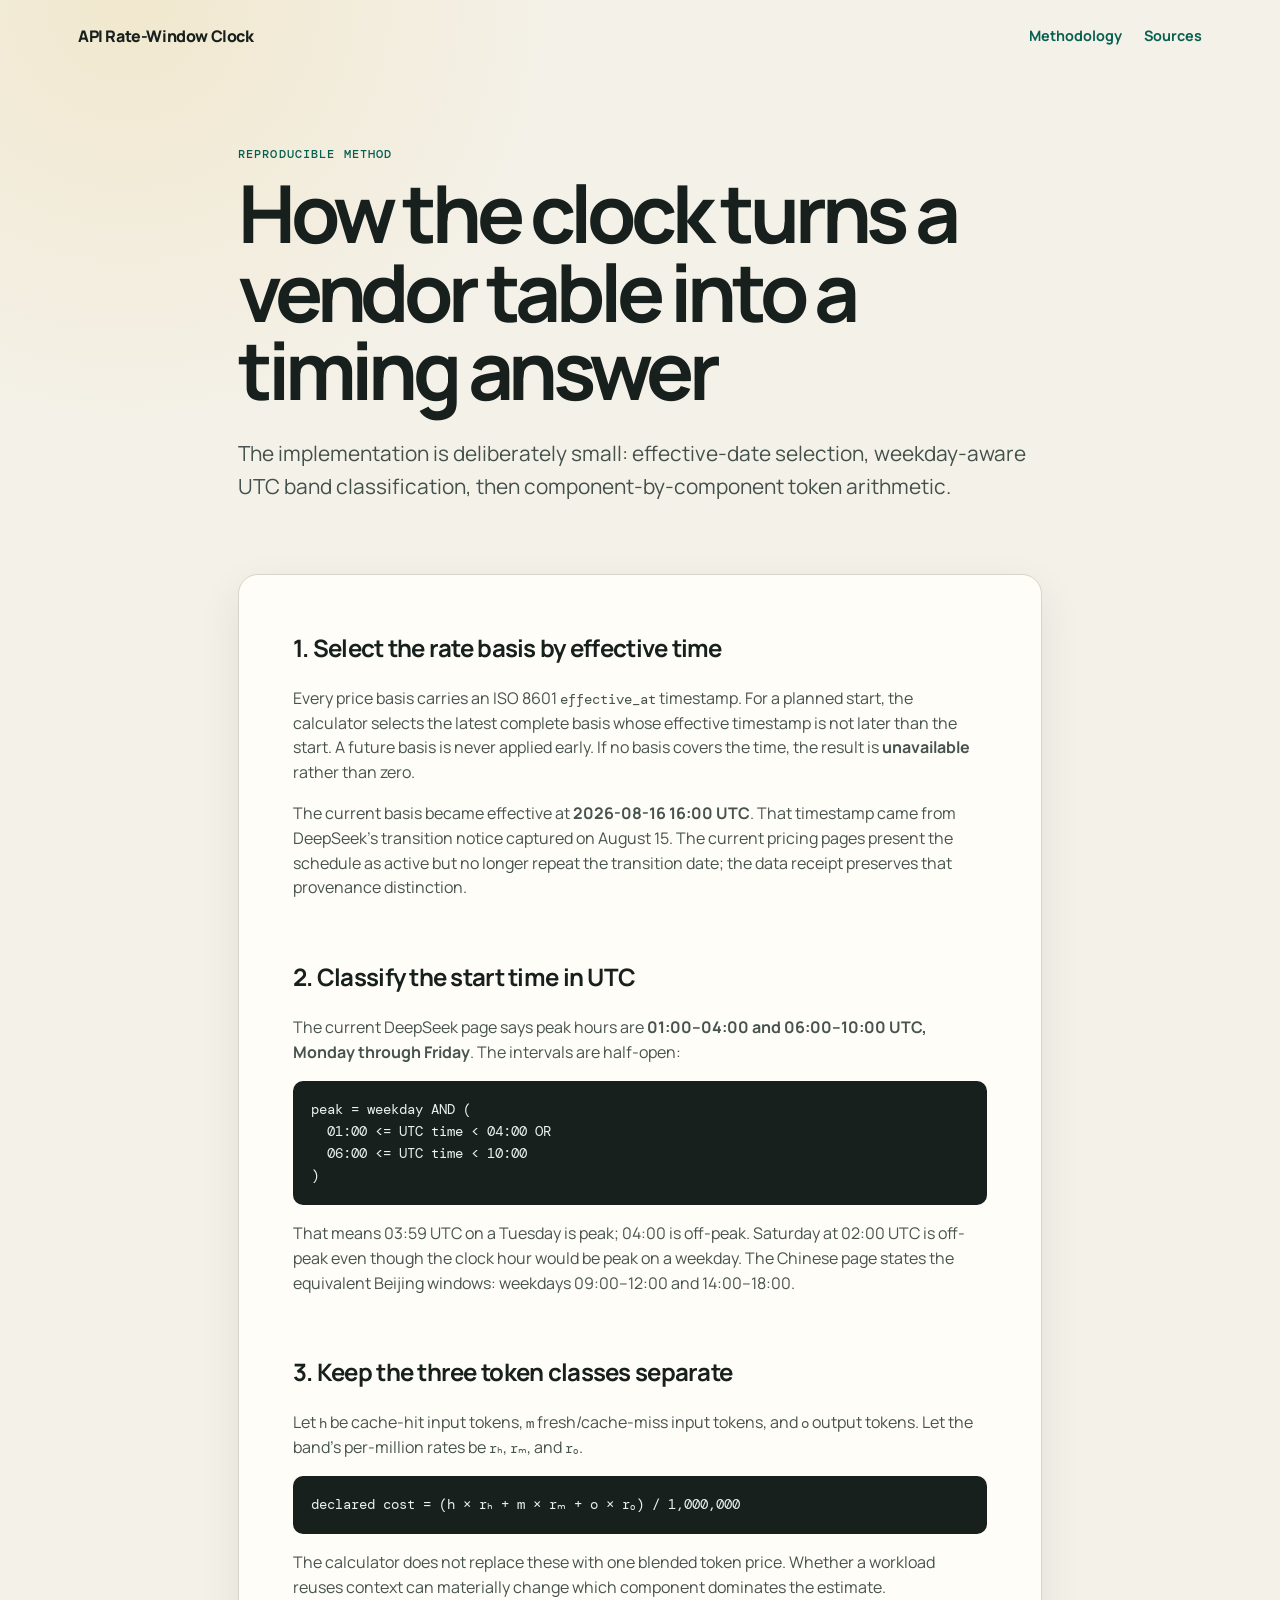
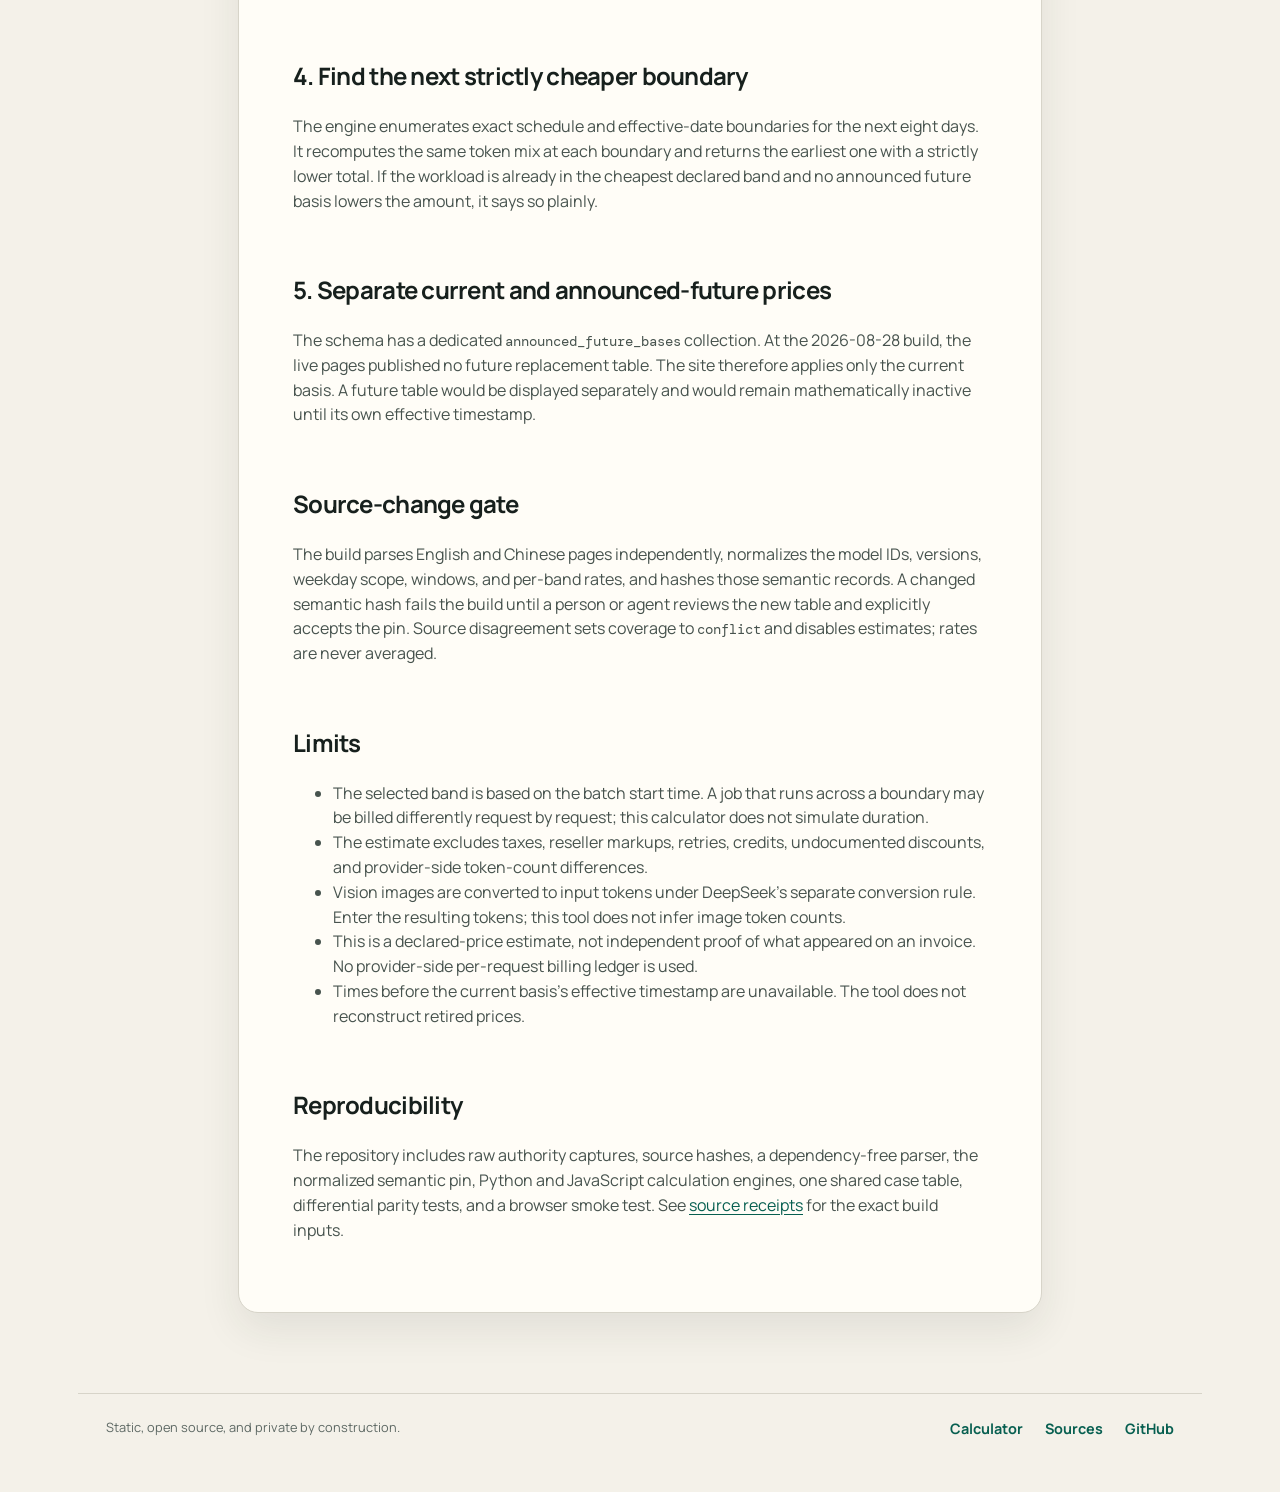
==== methodology.html @ c3a6a9be "deploy: API Rate-Window Clock" ====
<!doctype html>
<html lang="en">
<head>
  <meta charset="utf-8"><meta name="viewport" content="width=device-width,initial-scale=1">
  <meta name="description" content="Methodology for the API Rate-Window Clock: effective dates, UTC windows, token classes, and calculation limits.">
  <title>Methodology · API Rate-Window Clock</title><link rel="stylesheet" href="style.css">
</head>
<body>
<header class="site-header"><a class="brand" href="index.html">API Rate-Window Clock</a><nav aria-label="Main navigation"><a href="methodology.html" aria-current="page">Methodology</a><a href="sources.html">Sources</a></nav></header>
<main class="content-page">
  <header class="content-hero"><p class="eyebrow">Reproducible method</p><h1>How the clock turns a vendor table into a timing answer</h1><p class="lede">The implementation is deliberately small: effective-date selection, weekday-aware UTC band classification, then component-by-component token arithmetic.</p></header>
  <article class="prose">
    <h2>1. Select the rate basis by effective time</h2>
    <p>Every price basis carries an ISO 8601 <code>effective_at</code> timestamp. For a planned start, the calculator selects the latest complete basis whose effective timestamp is not later than the start. A future basis is never applied early. If no basis covers the time, the result is <strong>unavailable</strong> rather than zero.</p>
    <p>The current basis became effective at <strong>2026-08-16 16:00 UTC</strong>. That timestamp came from DeepSeek's transition notice captured on August 15. The current pricing pages present the schedule as active but no longer repeat the transition date; the data receipt preserves that provenance distinction.</p>

    <h2>2. Classify the start time in UTC</h2>
    <p>The current DeepSeek page says peak hours are <strong>01:00–04:00 and 06:00–10:00 UTC, Monday through Friday</strong>. The intervals are half-open:</p>
    <pre><code>peak = weekday AND (
  01:00 &lt;= UTC time &lt; 04:00 OR
  06:00 &lt;= UTC time &lt; 10:00
)</code></pre>
    <p>That means 03:59 UTC on a Tuesday is peak; 04:00 is off-peak. Saturday at 02:00 UTC is off-peak even though the clock hour would be peak on a weekday. The Chinese page states the equivalent Beijing windows: weekdays 09:00–12:00 and 14:00–18:00.</p>

    <h2>3. Keep the three token classes separate</h2>
    <p>Let <code>h</code> be cache-hit input tokens, <code>m</code> fresh/cache-miss input tokens, and <code>o</code> output tokens. Let the band's per-million rates be <code>rₕ</code>, <code>rₘ</code>, and <code>rₒ</code>.</p>
    <pre><code>declared cost = (h × rₕ + m × rₘ + o × rₒ) / 1,000,000</code></pre>
    <p>The calculator does not replace these with one blended token price. Whether a workload reuses context can materially change which component dominates the estimate.</p>

    <h2>4. Find the next strictly cheaper boundary</h2>
    <p>The engine enumerates exact schedule and effective-date boundaries for the next eight days. It recomputes the same token mix at each boundary and returns the earliest one with a strictly lower total. If the workload is already in the cheapest declared band and no announced future basis lowers the amount, it says so plainly.</p>

    <h2>5. Separate current and announced-future prices</h2>
    <p>The schema has a dedicated <code>announced_future_bases</code> collection. At the 2026-08-28 build, the live pages published no future replacement table. The site therefore applies only the current basis. A future table would be displayed separately and would remain mathematically inactive until its own effective timestamp.</p>

    <h2>Source-change gate</h2>
    <p>The build parses English and Chinese pages independently, normalizes the model IDs, versions, weekday scope, windows, and per-band rates, and hashes those semantic records. A changed semantic hash fails the build until a person or agent reviews the new table and explicitly accepts the pin. Source disagreement sets coverage to <code>conflict</code> and disables estimates; rates are never averaged.</p>

    <h2>Limits</h2>
    <ul>
      <li>The selected band is based on the batch start time. A job that runs across a boundary may be billed differently request by request; this calculator does not simulate duration.</li>
      <li>The estimate excludes taxes, reseller markups, retries, credits, undocumented discounts, and provider-side token-count differences.</li>
      <li>Vision images are converted to input tokens under DeepSeek's separate conversion rule. Enter the resulting tokens; this tool does not infer image token counts.</li>
      <li>This is a declared-price estimate, not independent proof of what appeared on an invoice. No provider-side per-request billing ledger is used.</li>
      <li>Times before the current basis's effective timestamp are unavailable. The tool does not reconstruct retired prices.</li>
    </ul>

    <h2>Reproducibility</h2>
    <p>The repository includes raw authority captures, source hashes, a dependency-free parser, the normalized semantic pin, Python and JavaScript calculation engines, one shared case table, differential parity tests, and a browser smoke test. See <a href="sources.html">source receipts</a> for the exact build inputs.</p>
  </article>
</main>
<footer><p>Static, open source, and private by construction.</p><nav><a href="index.html">Calculator</a><a href="sources.html">Sources</a><a href="https://github.com/GreatTombProductions/api-rate-window-clock">GitHub</a></nav></footer>
</body></html>
---- style.css ----
@import url('https://fonts.googleapis.com/css2?family=DM+Mono:wght@400;500&family=Manrope:wght@400;500;600;700;800&display=swap');

:root {
  --ink: #17201d;
  --muted: #5e6964;
  --paper: #f4f1e9;
  --card: #fffdf7;
  --line: #d7d4c9;
  --green: #075f50;
  --green-soft: #d9eee7;
  --orange: #d4652f;
  --orange-soft: #f6dfd3;
  --yellow: #e3b949;
  --shadow: 0 16px 42px rgba(31, 43, 38, .09);
}

* { box-sizing: border-box; }
html { color-scheme: light; scroll-behavior: smooth; }
body {
  margin: 0;
  background:
    radial-gradient(circle at 10% 0%, rgba(227, 185, 73, .17), transparent 28rem),
    var(--paper);
  color: var(--ink);
  font-family: Manrope, system-ui, sans-serif;
  line-height: 1.55;
}
a { color: var(--green); text-underline-offset: 3px; }
button, input, select { font: inherit; }
button { cursor: pointer; }

.site-header {
  max-width: 1180px;
  margin: 0 auto;
  padding: 24px 28px;
  display: flex;
  align-items: center;
  justify-content: space-between;
  gap: 24px;
}
.brand { color: var(--ink); font-weight: 800; text-decoration: none; letter-spacing: -.025em; }
.site-header nav, footer nav { display: flex; gap: 22px; }
.site-header nav a, footer nav a { font-size: .9rem; font-weight: 700; text-decoration: none; }

main { max-width: 1180px; margin: 0 auto; padding: 0 28px 80px; }
.hero { padding: 72px 0 42px; }
.eyebrow, .step, .result-kicker {
  margin: 0 0 10px;
  color: var(--green);
  font-family: "DM Mono", monospace;
  font-size: .78rem;
  font-weight: 500;
  letter-spacing: .09em;
  text-transform: uppercase;
}
h1 { max-width: 900px; margin: 0; font-size: clamp(2.7rem, 7vw, 5.8rem); line-height: .98; letter-spacing: -.065em; }
.lede { max-width: 790px; margin: 28px 0 36px; color: #43504b; font-size: clamp(1.05rem, 2vw, 1.3rem); }
.clock-strip {
  display: grid;
  grid-template-columns: 1fr 1fr 1.15fr;
  border: 1px solid var(--line);
  border-radius: 12px;
  background: rgba(255, 253, 247, .68);
  overflow: hidden;
}
.clock-strip div { min-width: 0; padding: 16px 18px; border-right: 1px solid var(--line); }
.clock-strip div:last-child { border-right: 0; }
.clock-strip span, .savings-grid span { display: block; color: var(--muted); font-size: .72rem; font-weight: 700; letter-spacing: .08em; text-transform: uppercase; }
.clock-strip strong { display: block; margin-top: 4px; font-family: "DM Mono", monospace; font-size: .83rem; overflow-wrap: anywhere; }

.calculator-shell { display: grid; grid-template-columns: minmax(0, 1.06fr) minmax(0, .94fr); gap: 22px; align-items: start; }
.calculator-card, .result-card {
  min-width: 0;
  padding: clamp(24px, 4vw, 42px);
  border: 1px solid var(--line);
  border-radius: 20px;
  background: var(--card);
  box-shadow: var(--shadow);
}
.result-card { position: sticky; top: 18px; background: var(--ink); color: white; border-color: var(--ink); }
.section-heading { display: flex; justify-content: space-between; gap: 20px; align-items: flex-start; margin-bottom: 30px; }
.section-heading h2 { margin: 0; font-size: clamp(1.45rem, 3vw, 2rem); letter-spacing: -.04em; }
.section-heading > p { max-width: 180px; margin: 4px 0 0; color: var(--muted); font-size: .83rem; text-align: right; }
.result-card .step { color: #91c9b8; }

label, legend { display: block; font-size: .86rem; font-weight: 800; }
select, input {
  width: 100%;
  margin-top: 7px;
  padding: 13px 14px;
  border: 1px solid #b8b9b1;
  border-radius: 9px;
  background: white;
  color: var(--ink);
  outline: 0;
}
select:focus, input:focus { border-color: var(--green); box-shadow: 0 0 0 3px rgba(7, 95, 80, .13); }
select:disabled { color: var(--muted); }
.token-grid { display: grid; grid-template-columns: repeat(3, 1fr); gap: 12px; margin: 22px 0; }
.token-grid small { display: block; margin-top: 6px; color: var(--muted); font-size: .7rem; font-weight: 500; line-height: 1.35; }
.time-choice { margin: 25px 0 18px; padding: 0; border: 0; }
.segmented { display: flex; gap: 6px; margin: 10px 0 14px; padding: 5px; border-radius: 10px; background: #e9e7df; }
.segmented button { flex: 1; padding: 10px; border: 0; border-radius: 7px; background: transparent; color: var(--muted); font-weight: 800; }
.segmented button.active { background: white; color: var(--green); box-shadow: 0 2px 8px rgba(0, 0, 0, .07); }
.fixtures { margin: 12px 0 22px; border-top: 1px solid var(--line); border-bottom: 1px solid var(--line); padding: 14px 0; }
.fixtures summary, .rate-breakdown summary { cursor: pointer; font-size: .84rem; font-weight: 800; }
.fixtures p { color: var(--muted); font-size: .78rem; }
.fixture-buttons { display: flex; flex-wrap: wrap; gap: 7px; }
.fixture-buttons button { border: 1px solid var(--line); border-radius: 999px; padding: 7px 10px; background: white; color: var(--green); font-size: .72rem; font-weight: 700; }
.primary { width: 100%; padding: 14px 20px; border: 0; border-radius: 9px; background: var(--green); color: white; font-weight: 800; }
.primary:hover { background: #064b40; }
.primary:disabled { cursor: wait; opacity: .55; }
.form-error { min-height: 1.4em; margin: 10px 0 0; color: #a83c28; font-size: .82rem; font-weight: 700; }

.status-pill { padding: 7px 10px; border-radius: 999px; background: #34403c; color: #dce7e2; font-size: .72rem; font-weight: 800; white-space: nowrap; }
.status-pill.peak { background: var(--orange-soft); color: #903814; }
.status-pill.off_peak { background: var(--green-soft); color: #064c40; }
.status-pill.warning { background: #f1d4ce; color: #802f1f; }
.result-empty, .result-unavailable { color: #c1cbc7; }
.result-unavailable h3 { color: white; }
.result-kicker { color: #9fb0aa; }
.result-number { margin: 3px 0 7px; color: #fff5cd; font-family: "DM Mono", monospace; font-size: clamp(3.2rem, 7vw, 5.2rem); line-height: 1; letter-spacing: -.065em; overflow-wrap: anywhere; }
.result-summary { margin: 0 0 28px; color: #bec9c5; }
.result-details { display: grid; grid-template-columns: 1fr 1fr; gap: 1px; margin: 0; background: #44504c; border: 1px solid #44504c; border-radius: 10px; overflow: hidden; }
.result-details div { padding: 14px; background: #222c28; min-width: 0; }
dt { color: #9eaaa5; font-size: .68rem; font-weight: 700; letter-spacing: .06em; text-transform: uppercase; }
dd { margin: 4px 0 0; font-family: "DM Mono", monospace; font-size: .78rem; overflow-wrap: anywhere; }
.cheaper-panel, .lowest-panel { margin-top: 22px; padding: 20px; border-radius: 12px; background: #f7e8ba; color: var(--ink); }
.cheaper-panel .result-kicker { color: #6d5923; }
.savings-grid { display: grid; grid-template-columns: repeat(3, 1fr); gap: 12px; }
.savings-grid strong { display: block; margin-top: 4px; font-family: "DM Mono", monospace; font-size: 1rem; }
.cheaper-panel > p:last-child, .lowest-panel p { margin-bottom: 0; font-size: .78rem; }
.rate-breakdown { margin-top: 18px; }
.rate-breakdown dl { margin: 12px 0 0; }
.rate-breakdown dl div { display: flex; justify-content: space-between; gap: 16px; padding: 8px 0; border-bottom: 1px solid #3c4642; }

.schedule-section, .truth-section { margin-top: 28px; padding: clamp(30px, 5vw, 56px); border: 1px solid var(--line); border-radius: 20px; background: rgba(255, 253, 247, .7); }
.schedule-section { display: grid; grid-template-columns: 1fr 1fr; gap: 50px; align-items: center; }
.schedule-section h2, .truth-section h2 { margin: 0; font-size: clamp(1.8rem, 4vw, 3rem); line-height: 1.05; letter-spacing: -.05em; }
.schedule-section p:not(.eyebrow) { color: var(--muted); }
.schedule-label { display: flex; justify-content: space-between; color: var(--muted); font-family: "DM Mono", monospace; font-size: .62rem; }
.schedule-bar { display: grid; grid-template-columns: 1fr 3fr 2fr 4fr 14fr; height: 42px; margin-top: 8px; overflow: hidden; border-radius: 8px; }
.schedule-bar .peak { background: var(--orange); }
.schedule-bar .off { background: var(--green); }
.legend { display: flex; gap: 20px; margin-top: 10px; color: var(--muted); font-size: .75rem; }
.legend i { display: inline-block; width: 9px; height: 9px; margin-right: 5px; border-radius: 50%; }
.peak-dot { background: var(--orange); } .off-dot { background: var(--green); }
.truth-grid { display: grid; grid-template-columns: repeat(3, 1fr); gap: 14px; margin-top: 30px; }
.truth-grid article { padding: 22px; border-radius: 12px; background: white; }
.truth-grid h3 { margin: 0 0 8px; font-size: 1rem; }
.truth-grid p { margin: 0; color: var(--muted); font-size: .86rem; }

.content-page { max-width: 860px; }
.content-hero { padding: 72px 0 36px; }
.content-hero h1 { font-size: clamp(2.7rem, 7vw, 5rem); }
.prose { padding: clamp(24px, 5vw, 54px); border: 1px solid var(--line); border-radius: 20px; background: var(--card); box-shadow: var(--shadow); }
.prose h2 { margin-top: 2.4em; letter-spacing: -.03em; }
.prose h2:first-child { margin-top: 0; }
.prose h3 { margin-top: 1.8em; }
.prose p, .prose li { color: #47534e; }
.prose code { font-family: "DM Mono", monospace; font-size: .85em; }
.prose pre { overflow-x: auto; padding: 18px; border-radius: 10px; background: var(--ink); color: #eaf2ee; }
.source-card { margin: 18px 0; padding: 20px; border: 1px solid var(--line); border-radius: 12px; }
.source-card h3 { margin-top: 0; }
.hash { overflow-wrap: anywhere; font-family: "DM Mono", monospace; font-size: .72rem; }
.notice { padding: 16px 18px; border-left: 4px solid var(--yellow); background: #fbf3d8; }

footer { max-width: 1124px; margin: 0 auto 32px; padding: 24px 28px; display: flex; justify-content: space-between; gap: 24px; border-top: 1px solid var(--line); color: var(--muted); font-size: .8rem; }
footer p { margin: 0; }

@media (max-width: 860px) {
  .clock-strip, .calculator-shell, .schedule-section { grid-template-columns: 1fr; }
  .clock-strip div { border-right: 0; border-bottom: 1px solid var(--line); }
  .clock-strip div:last-child { border-bottom: 0; }
  .result-card { position: static; }
  .token-grid, .truth-grid { grid-template-columns: 1fr; }
  .schedule-section { gap: 28px; }
}

@media (max-width: 520px) {
  .site-header { padding: 18px 16px; align-items: flex-start; }
  .site-header nav { gap: 10px; flex-direction: column; align-items: flex-end; }
  main { padding: 0 12px 56px; }
  .hero { padding-top: 44px; }
  .calculator-card, .result-card, .schedule-section, .truth-section, .prose { padding: 22px 18px; border-radius: 15px; }
  .section-heading { gap: 10px; }
  .section-heading > p { display: none; }
  .result-details, .savings-grid { grid-template-columns: 1fr; }
  .result-number { font-size: 3.1rem; }
  footer { margin: 0 12px 24px; padding: 20px 4px; flex-direction: column; }
  footer nav { flex-wrap: wrap; }
}
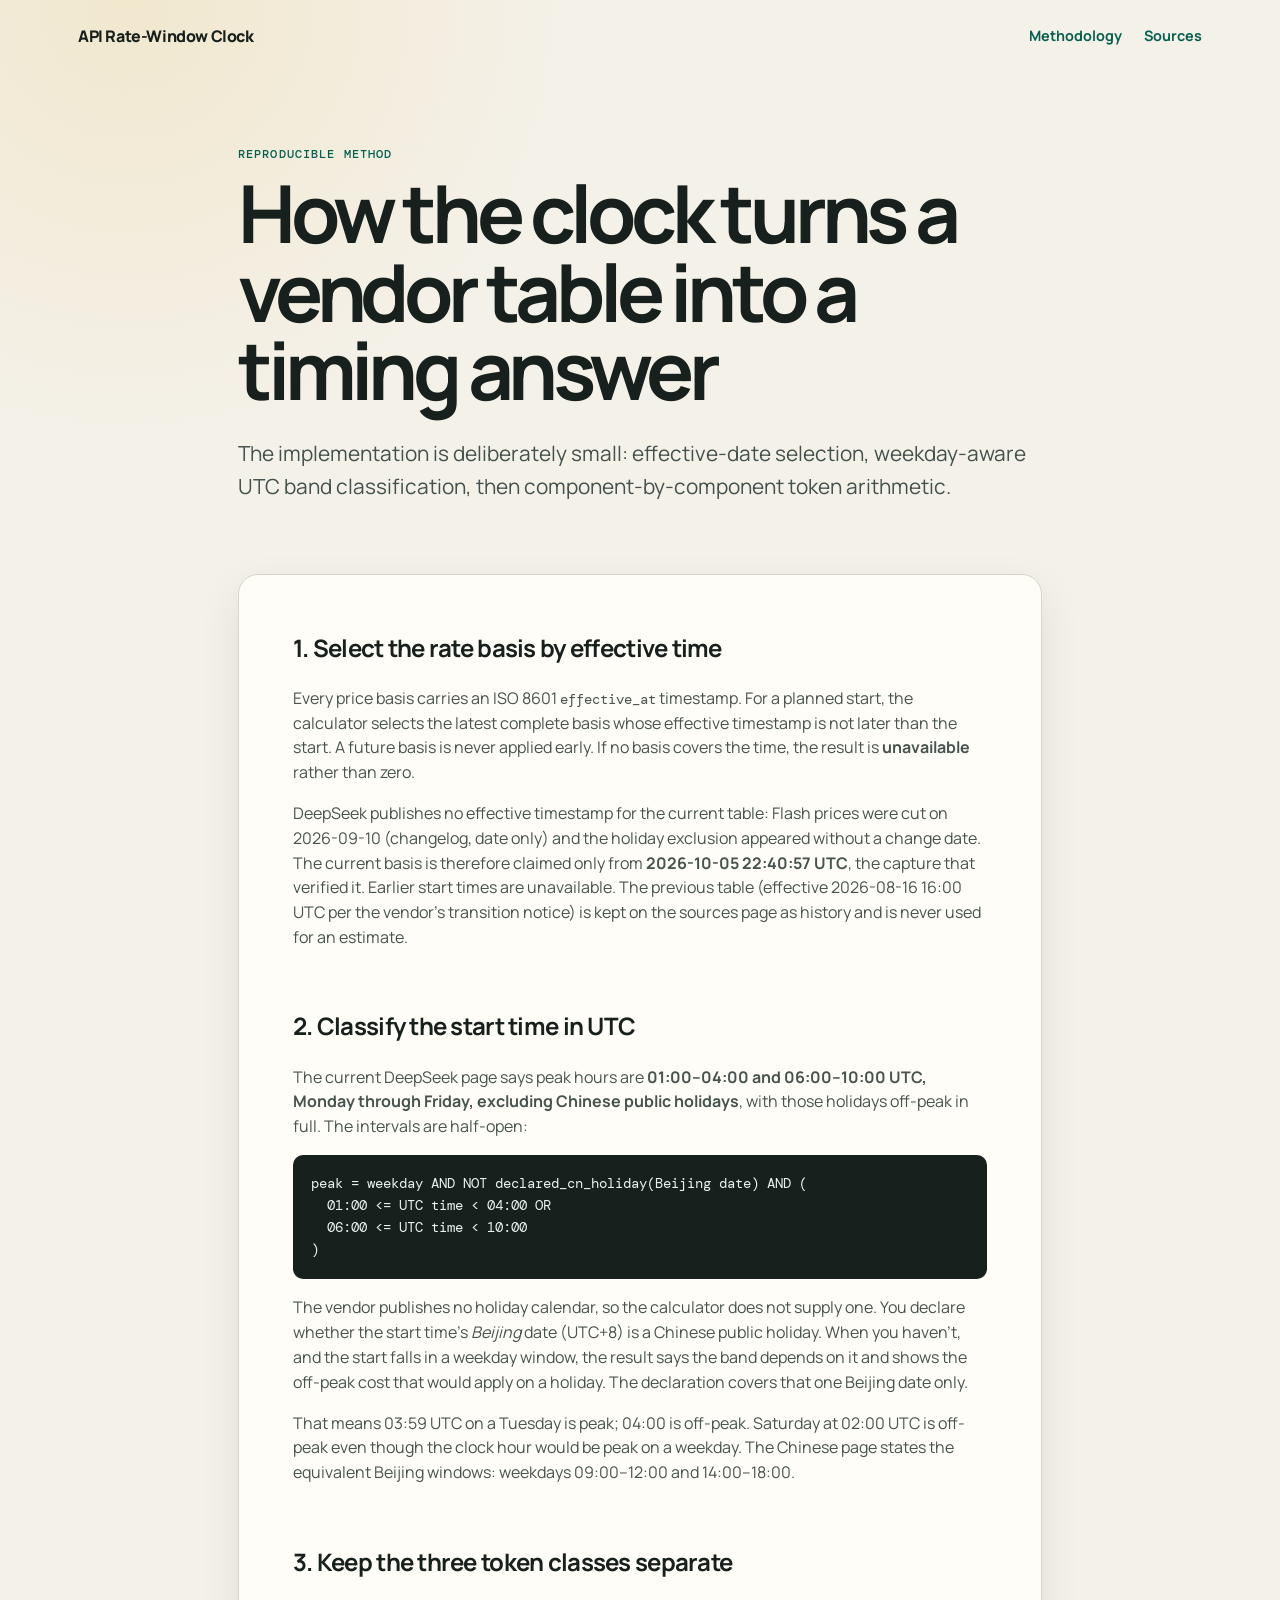
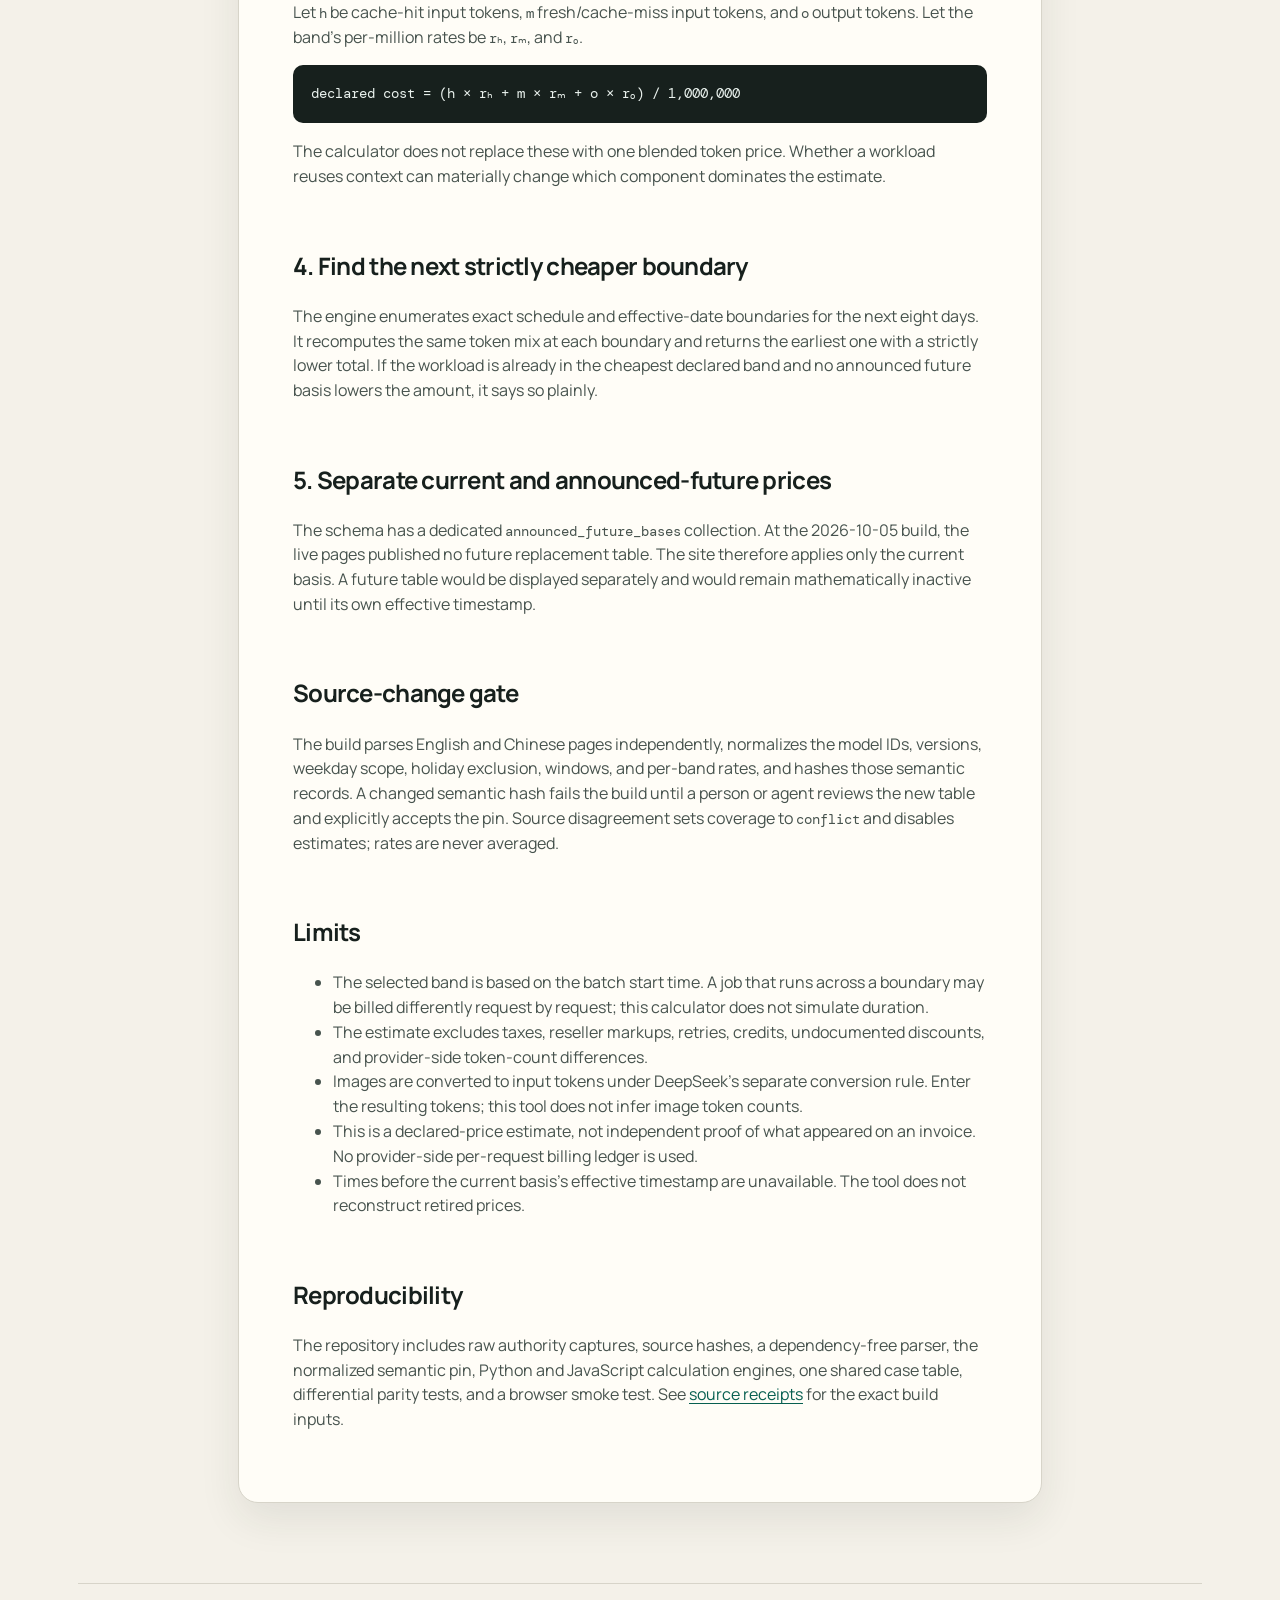
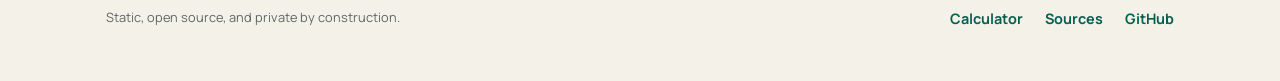
==== commit 974c5d00: "refresh: current DeepSeek table (V4.1 Flash prices, holiday exclusion), verified-from-capture basis" ====
--- a/methodology.html
+++ b/methodology.html
@@ -12,14 +12,15 @@
   <article class="prose">
     <h2>1. Select the rate basis by effective time</h2>
     <p>Every price basis carries an ISO 8601 <code>effective_at</code> timestamp. For a planned start, the calculator selects the latest complete basis whose effective timestamp is not later than the start. A future basis is never applied early. If no basis covers the time, the result is <strong>unavailable</strong> rather than zero.</p>
-    <p>The current basis became effective at <strong>2026-08-16 16:00 UTC</strong>. That timestamp came from DeepSeek's transition notice captured on August 15. The current pricing pages present the schedule as active but no longer repeat the transition date; the data receipt preserves that provenance distinction.</p>
+    <p>DeepSeek publishes no effective timestamp for the current table: Flash prices were cut on 2026-09-10 (changelog, date only) and the holiday exclusion appeared without a change date. The current basis is therefore claimed only from <strong>2026-10-05 22:40:57 UTC</strong>, the capture that verified it. Earlier start times are unavailable. The previous table (effective 2026-08-16 16:00 UTC per the vendor's transition notice) is kept on the sources page as history and is never used for an estimate.</p>
 
     <h2>2. Classify the start time in UTC</h2>
-    <p>The current DeepSeek page says peak hours are <strong>01:00–04:00 and 06:00–10:00 UTC, Monday through Friday</strong>. The intervals are half-open:</p>
-    <pre><code>peak = weekday AND (
+    <p>The current DeepSeek page says peak hours are <strong>01:00–04:00 and 06:00–10:00 UTC, Monday through Friday, excluding Chinese public holidays</strong>, with those holidays off-peak in full. The intervals are half-open:</p>
+    <pre><code>peak = weekday AND NOT declared_cn_holiday(Beijing date) AND (
   01:00 &lt;= UTC time &lt; 04:00 OR
   06:00 &lt;= UTC time &lt; 10:00
 )</code></pre>
+    <p>The vendor publishes no holiday calendar, so the calculator does not supply one. You declare whether the start time's <em>Beijing</em> date (UTC+8) is a Chinese public holiday. When you haven't, and the start falls in a weekday window, the result says the band depends on it and shows the off-peak cost that would apply on a holiday. The declaration covers that one Beijing date only.</p>
     <p>That means 03:59 UTC on a Tuesday is peak; 04:00 is off-peak. Saturday at 02:00 UTC is off-peak even though the clock hour would be peak on a weekday. The Chinese page states the equivalent Beijing windows: weekdays 09:00–12:00 and 14:00–18:00.</p>
 
     <h2>3. Keep the three token classes separate</h2>
@@ -31,16 +32,16 @@
     <p>The engine enumerates exact schedule and effective-date boundaries for the next eight days. It recomputes the same token mix at each boundary and returns the earliest one with a strictly lower total. If the workload is already in the cheapest declared band and no announced future basis lowers the amount, it says so plainly.</p>
 
     <h2>5. Separate current and announced-future prices</h2>
-    <p>The schema has a dedicated <code>announced_future_bases</code> collection. At the 2026-08-28 build, the live pages published no future replacement table. The site therefore applies only the current basis. A future table would be displayed separately and would remain mathematically inactive until its own effective timestamp.</p>
+    <p>The schema has a dedicated <code>announced_future_bases</code> collection. At the 2026-10-05 build, the live pages published no future replacement table. The site therefore applies only the current basis. A future table would be displayed separately and would remain mathematically inactive until its own effective timestamp.</p>
 
     <h2>Source-change gate</h2>
-    <p>The build parses English and Chinese pages independently, normalizes the model IDs, versions, weekday scope, windows, and per-band rates, and hashes those semantic records. A changed semantic hash fails the build until a person or agent reviews the new table and explicitly accepts the pin. Source disagreement sets coverage to <code>conflict</code> and disables estimates; rates are never averaged.</p>
+    <p>The build parses English and Chinese pages independently, normalizes the model IDs, versions, weekday scope, holiday exclusion, windows, and per-band rates, and hashes those semantic records. A changed semantic hash fails the build until a person or agent reviews the new table and explicitly accepts the pin. Source disagreement sets coverage to <code>conflict</code> and disables estimates; rates are never averaged.</p>
 
     <h2>Limits</h2>
     <ul>
       <li>The selected band is based on the batch start time. A job that runs across a boundary may be billed differently request by request; this calculator does not simulate duration.</li>
       <li>The estimate excludes taxes, reseller markups, retries, credits, undocumented discounts, and provider-side token-count differences.</li>
-      <li>Vision images are converted to input tokens under DeepSeek's separate conversion rule. Enter the resulting tokens; this tool does not infer image token counts.</li>
+      <li>Images are converted to input tokens under DeepSeek's separate conversion rule. Enter the resulting tokens; this tool does not infer image token counts.</li>
       <li>This is a declared-price estimate, not independent proof of what appeared on an invoice. No provider-side per-request billing ledger is used.</li>
       <li>Times before the current basis's effective timestamp are unavailable. The tool does not reconstruct retired prices.</li>
     </ul>
--- a/style.css
+++ b/style.css
@@ -190,3 +190,8 @@
   footer { margin: 0 12px 24px; padding: 20px 4px; flex-direction: column; }
   footer nav { flex-wrap: wrap; }
 }
+
+.holiday-choice { display: flex; gap: .5rem; align-items: center; margin-top: .9rem; font-weight: 500; }
+.holiday-choice input { width: auto; margin: 0; }
+.holiday-note { display: block; margin-top: .35rem; opacity: .8; }
+.holiday-caveat { border-left: 4px solid #b7791f; background: #fff8e6; color: #5c3d00; padding: .6rem .8rem; border-radius: 0 8px 8px 0; margin: .6rem 0; }
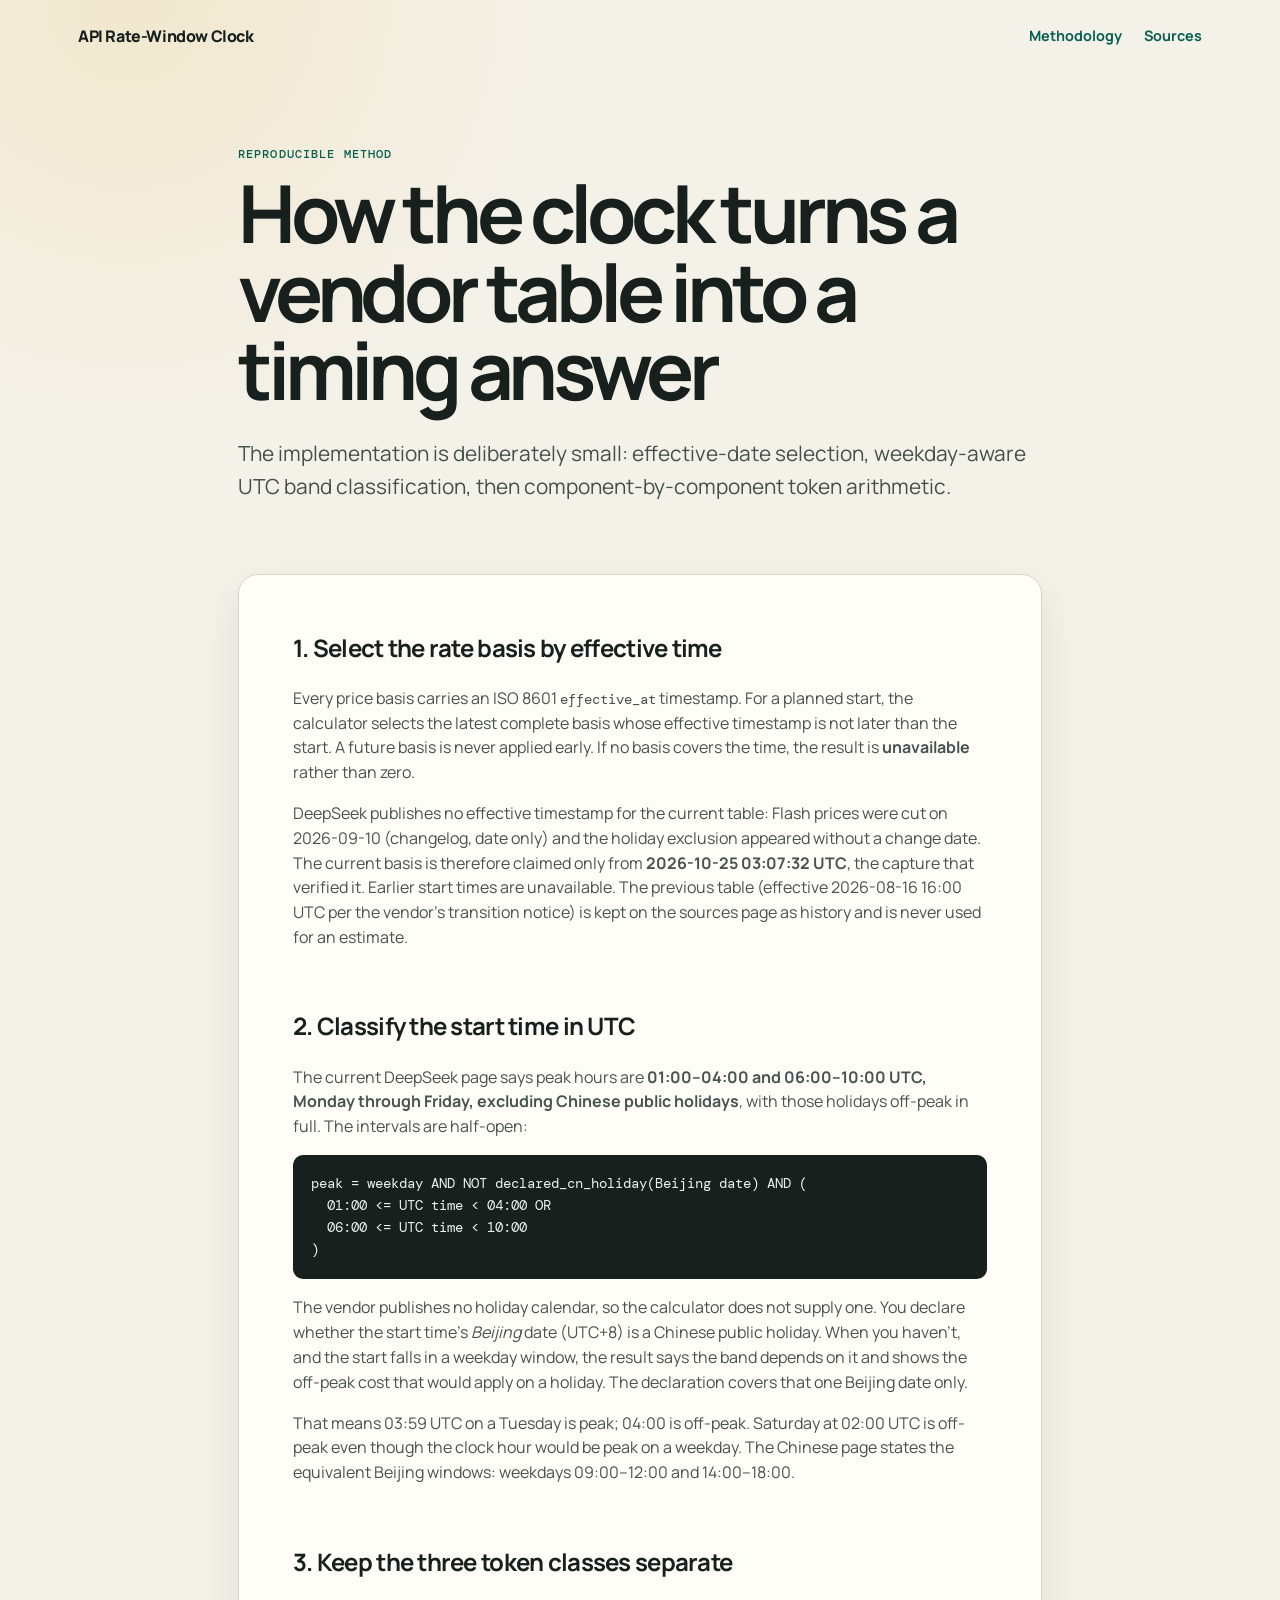
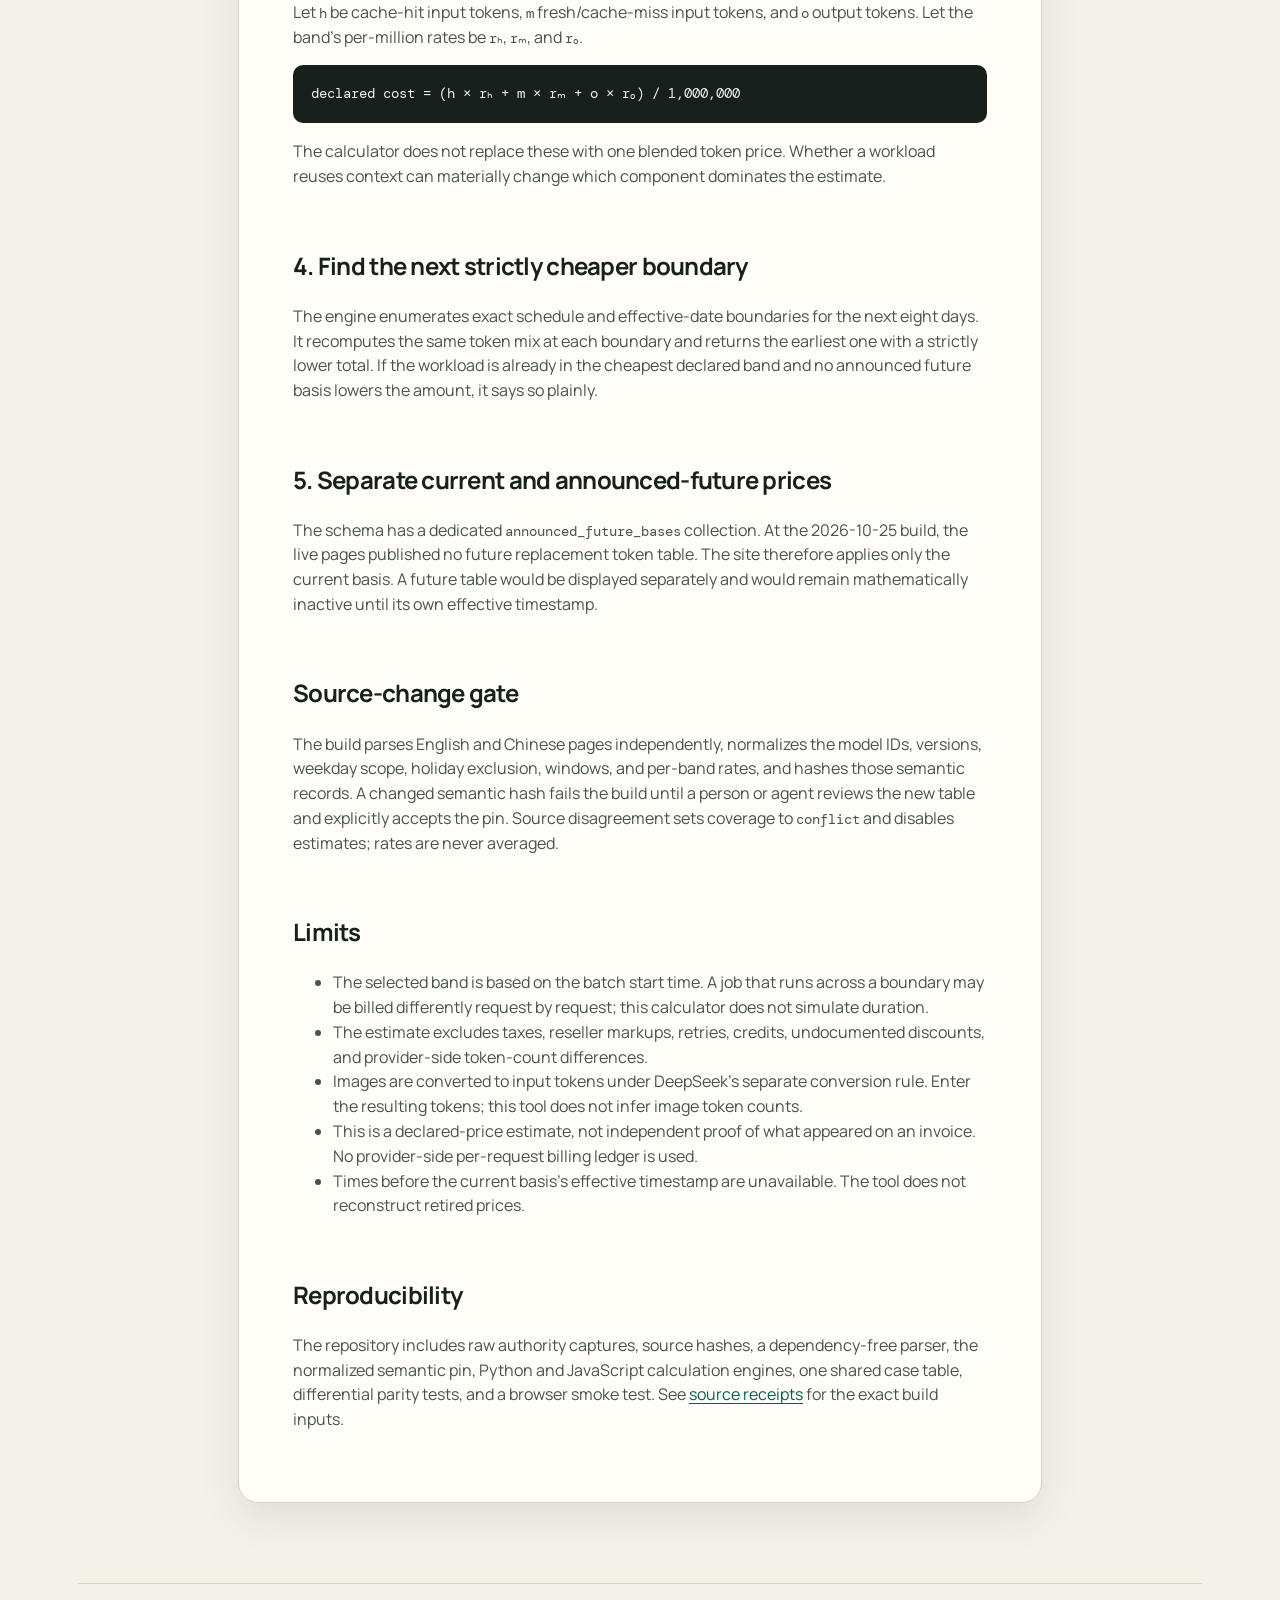
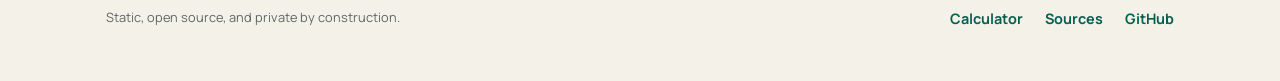
==== commit 95dbcda9: "refresh: Flash version DeepSeek-V4.1-Flash-1017 (token rates unchanged), Search & Fetch table recogn" ====
--- a/methodology.html
+++ b/methodology.html
@@ -12,7 +12,7 @@
   <article class="prose">
     <h2>1. Select the rate basis by effective time</h2>
     <p>Every price basis carries an ISO 8601 <code>effective_at</code> timestamp. For a planned start, the calculator selects the latest complete basis whose effective timestamp is not later than the start. A future basis is never applied early. If no basis covers the time, the result is <strong>unavailable</strong> rather than zero.</p>
-    <p>DeepSeek publishes no effective timestamp for the current table: Flash prices were cut on 2026-09-10 (changelog, date only) and the holiday exclusion appeared without a change date. The current basis is therefore claimed only from <strong>2026-10-05 22:40:57 UTC</strong>, the capture that verified it. Earlier start times are unavailable. The previous table (effective 2026-08-16 16:00 UTC per the vendor's transition notice) is kept on the sources page as history and is never used for an estimate.</p>
+    <p>DeepSeek publishes no effective timestamp for the current table: Flash prices were cut on 2026-09-10 (changelog, date only) and the holiday exclusion appeared without a change date. The current basis is therefore claimed only from <strong>2026-10-25 03:07:32 UTC</strong>, the capture that verified it. Earlier start times are unavailable. The previous table (effective 2026-08-16 16:00 UTC per the vendor's transition notice) is kept on the sources page as history and is never used for an estimate.</p>
 
     <h2>2. Classify the start time in UTC</h2>
     <p>The current DeepSeek page says peak hours are <strong>01:00–04:00 and 06:00–10:00 UTC, Monday through Friday, excluding Chinese public holidays</strong>, with those holidays off-peak in full. The intervals are half-open:</p>
@@ -32,7 +32,7 @@
     <p>The engine enumerates exact schedule and effective-date boundaries for the next eight days. It recomputes the same token mix at each boundary and returns the earliest one with a strictly lower total. If the workload is already in the cheapest declared band and no announced future basis lowers the amount, it says so plainly.</p>
 
     <h2>5. Separate current and announced-future prices</h2>
-    <p>The schema has a dedicated <code>announced_future_bases</code> collection. At the 2026-10-05 build, the live pages published no future replacement table. The site therefore applies only the current basis. A future table would be displayed separately and would remain mathematically inactive until its own effective timestamp.</p>
+    <p>The schema has a dedicated <code>announced_future_bases</code> collection. At the 2026-10-25 build, the live pages published no future replacement token table. The site therefore applies only the current basis. A future table would be displayed separately and would remain mathematically inactive until its own effective timestamp.</p>
 
     <h2>Source-change gate</h2>
     <p>The build parses English and Chinese pages independently, normalizes the model IDs, versions, weekday scope, holiday exclusion, windows, and per-band rates, and hashes those semantic records. A changed semantic hash fails the build until a person or agent reviews the new table and explicitly accepts the pin. Source disagreement sets coverage to <code>conflict</code> and disables estimates; rates are never averaged.</p>
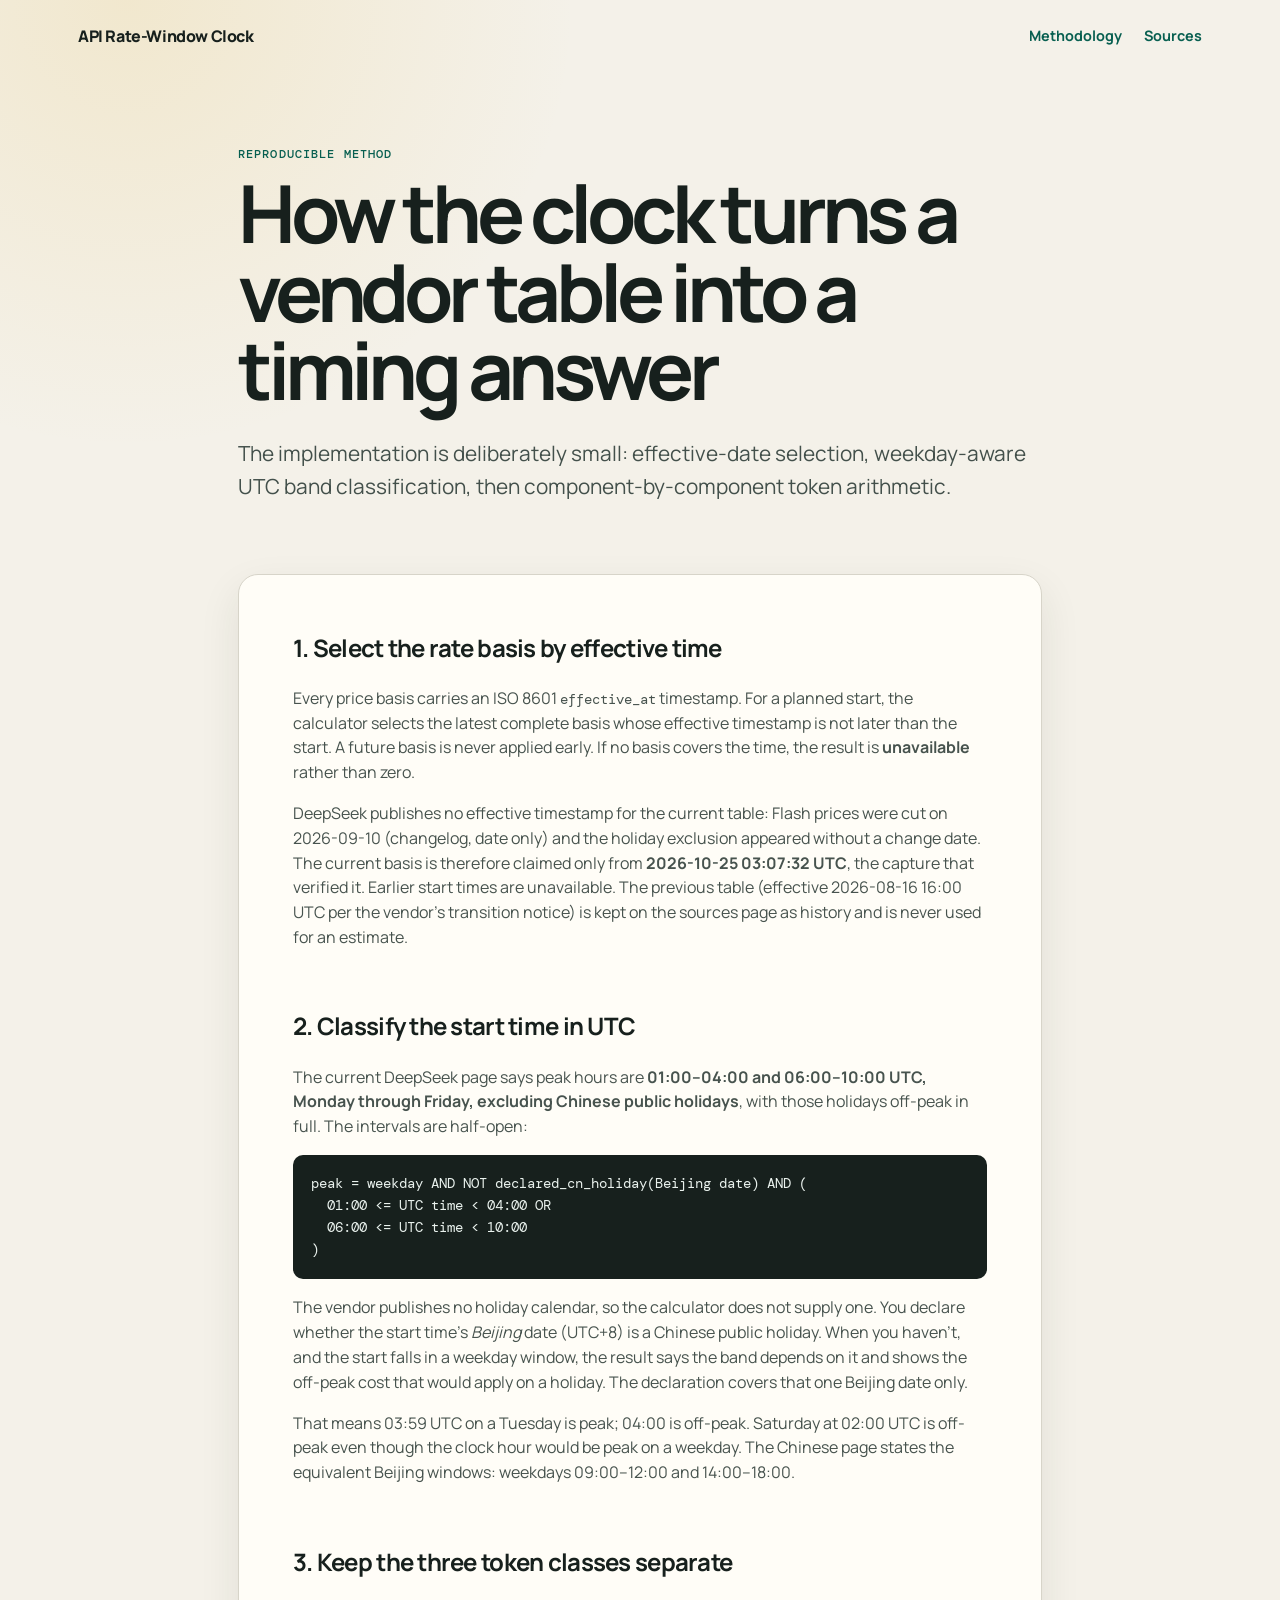
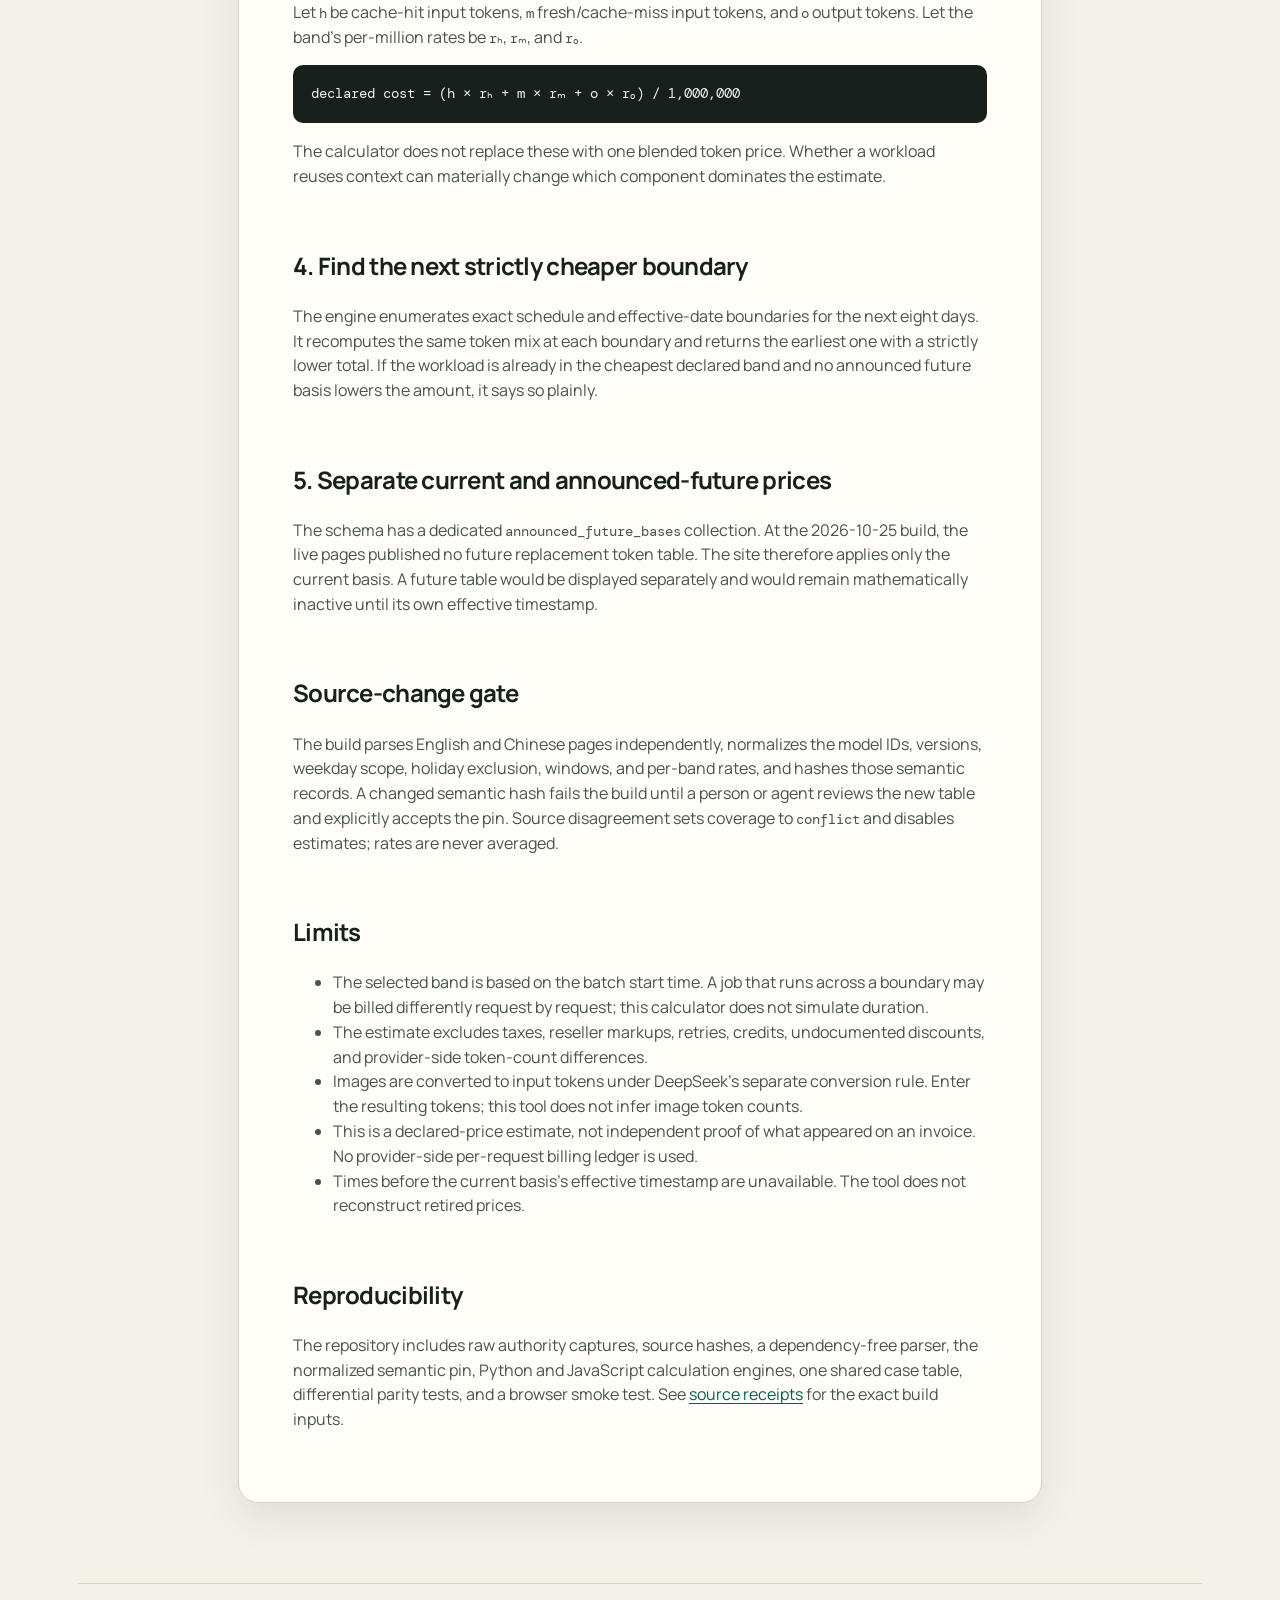
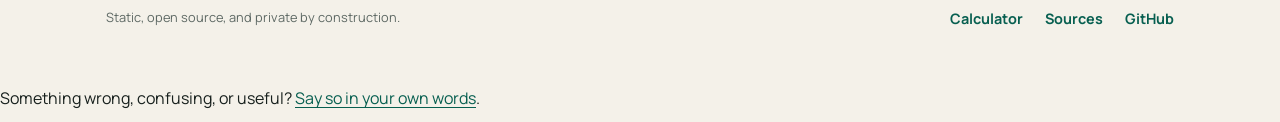
==== commit 319fac3f: "Add a note for saying when something on this page looks wrong" ====
--- a/methodology.html
+++ b/methodology.html
@@ -51,4 +51,5 @@
   </article>
 </main>
 <footer><p>Static, open source, and private by construction.</p><nav><a href="index.html">Calculator</a><a href="sources.html">Sources</a><a href="https://github.com/GreatTombProductions/api-rate-window-clock">GitHub</a></nav></footer>
+<p class="quest-board-feedback">Something wrong, confusing, or useful? <a href="https://greattombproductions.github.io/quest-board/?project=api-rate-window-clock#suggest" target="_blank" rel="noopener">Say so in your own words</a>.</p>
 </body></html>
